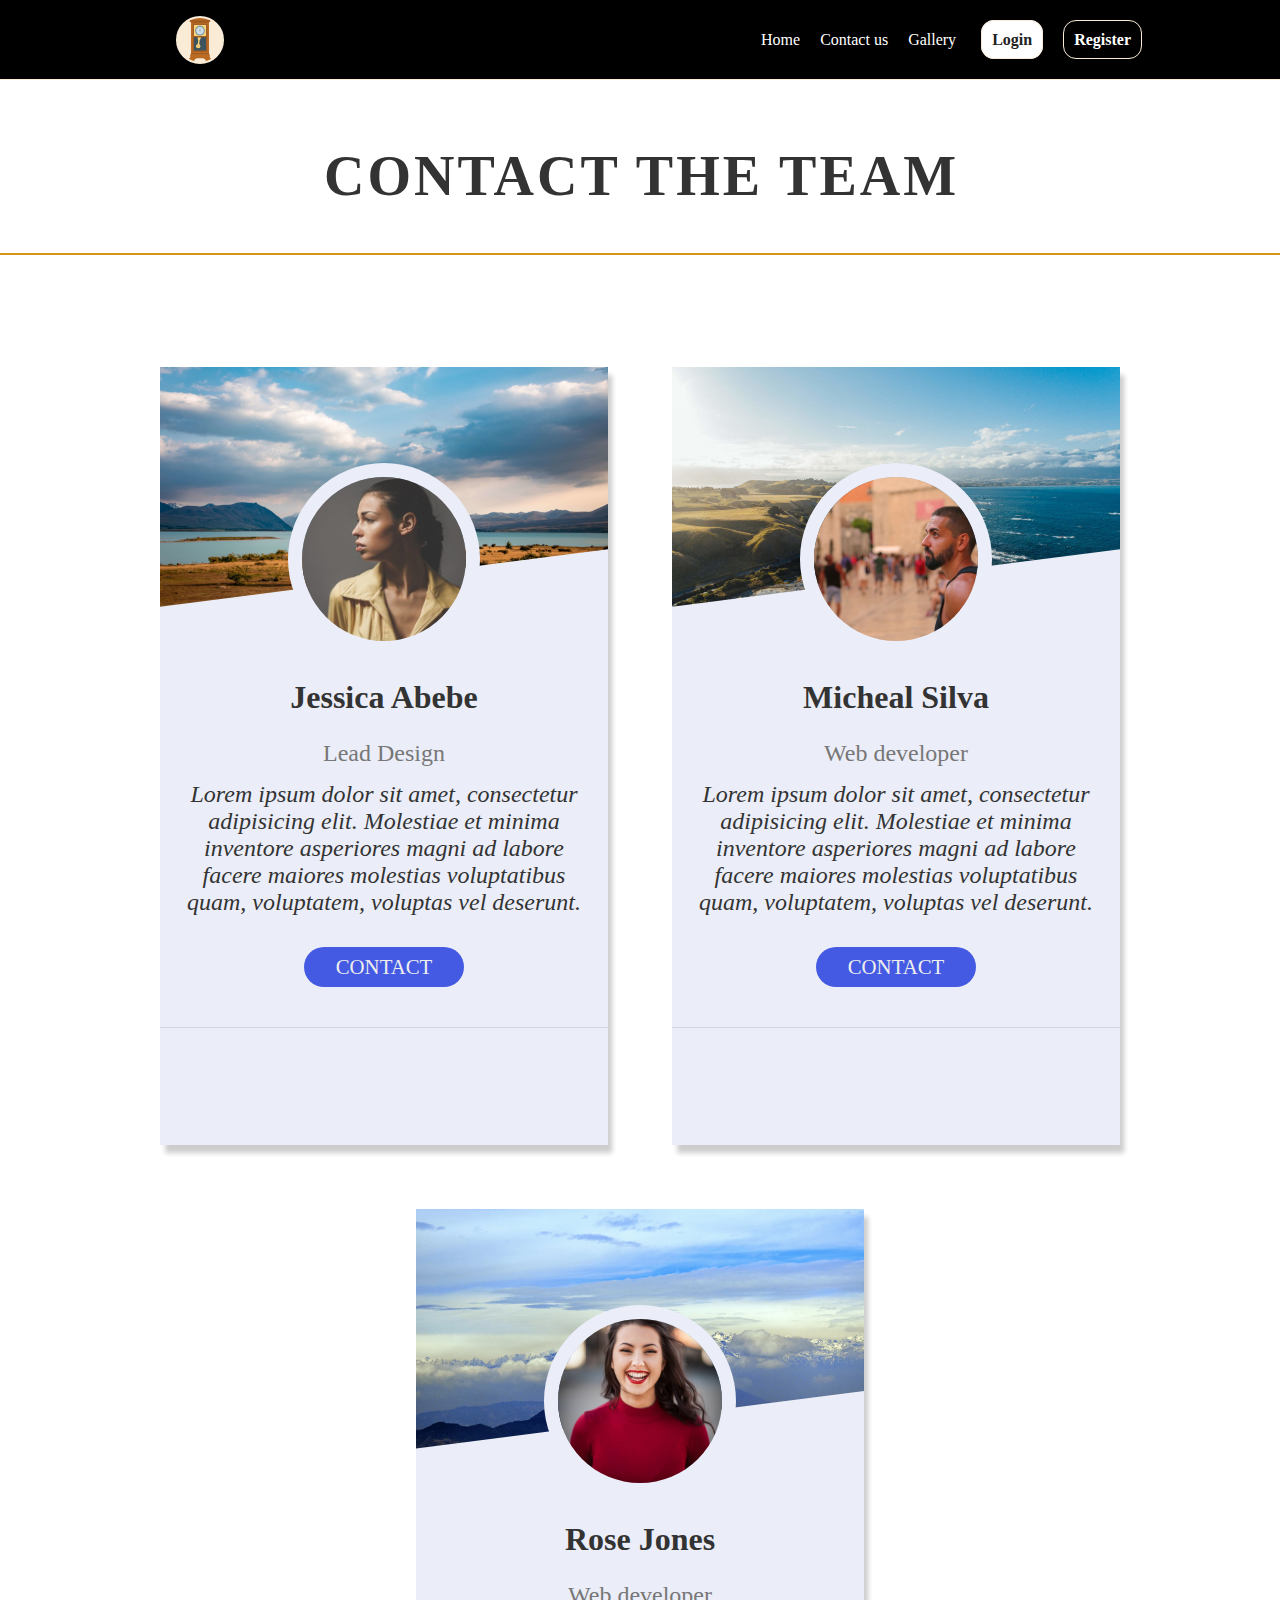
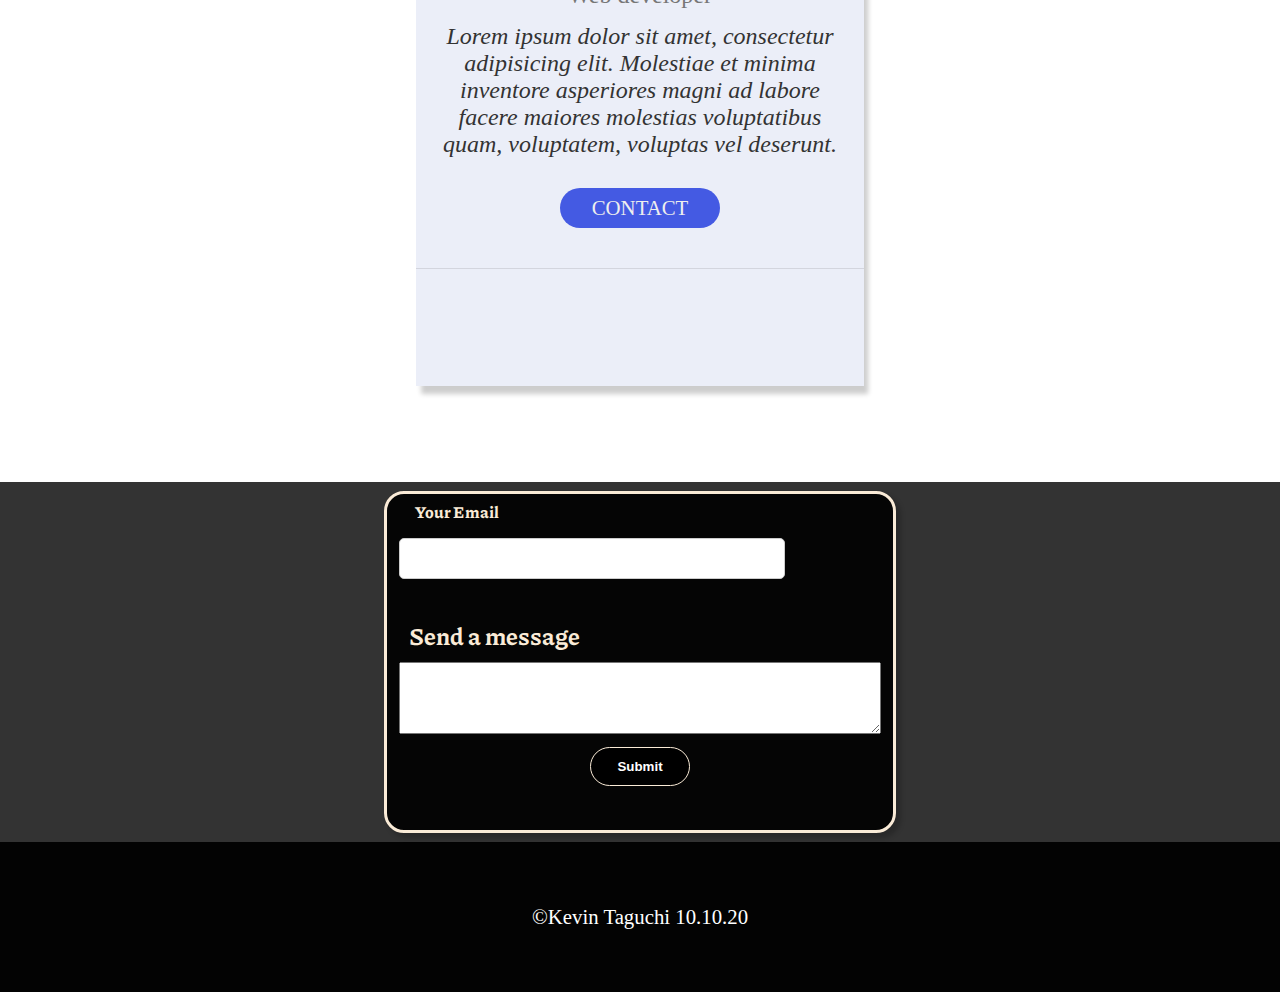
==== contact.html @ c1481fb3 "add initial commit" ====
<!DOCTYPE html>
<html lang="en">
<head>
  <meta charset="UTF-8">
  <meta name="viewport" content="width=device-width, initial-scale=1.0">
  <title>Contact us</title>
  <link rel="stylesheet" href="./CSS/style.css">
  <link rel="stylesheet" href="./CSS/contact.css">
  <link rel="stylesheet" href="https://cdnjs.cloudflare.com/ajax/libs/font-awesome/5.14.0/css/all.min.css" integrity="sha512-1PKOgIY59xJ8Co8+NE6FZ+LOAZKjy+KY8iq0G4B3CyeY6wYHN3yt9PW0XpSriVlkMXe40PTKnXrLnZ9+fkDaog==" crossorigin="anonymous" />
</head>
<body>
  <!-- header -->
  <div class="header">
    <img src="./img/furniture-1.svg" alt="joint">
    <nav class="navbar">
      <ul>
        <li class="home"><a href="index.html">Home</a></li>
        <li class="contact"><a href="contact.html">Contact us</a></li>
        <li class="gallery"><a href="gallery.html">Gallery</a></li>
        <li class="login"><a href="login.html">Login</a></li>
        <li class="register"><a href="register.html">Register</a></li>
      </ul>
    </nav>
  </div>
  <!-- team cards field -->
  <main>
    <section>
      <div class="container">
        <h1 class="heading">Contact The Team</h1>
        <!-- put card-wrapper inside the container -->
        <div class="card-wrapper">
          <!-- after card-wrapper make card with class -->
          <figure class="card">
             <img src="./img/field.jpg" alt="card background" class="card-img">
             <img src="./img/profile1.jpg" alt="profile image" class="profile-img">
             <h1>Jessica Abebe </h1>
             <figcaption class="job-title">Lead Design</figcaption>
             <figcaption class="about">Lorem ipsum dolor sit amet, consectetur adipisicing elit. Molestiae et minima inventore asperiores magni ad labore facere maiores molestias voluptatibus quam, voluptatem, voluptas vel deserunt.</figcaption>
             <a href="#" class="btn">Contact</a>
             <ul class="social-media">
              <li><a href="#"><i class="fab fa-twitter"></i></a></li>
              <li><a href="#"><i class="fab fa-github"></i></a></li>
              <li><a href="#"><i class="fab fa-facebook"></i></a></li>
              <li><a href="#"><i class="fab fa-instagram"></i></a></li>
             </ul>
          </figure>

          <!-- Second team card -->
          <figure class="card">
            <img src="./img/ocean.jpg" alt="card background" class="card-img">
            <img src="./img/profile2.jpg" alt="profile image" class="profile-img">
            <h1>Micheal Silva</h1>
            <figcaption class="job-title">Web developer</figcaption>
            <figcaption class="about">Lorem ipsum dolor sit amet, consectetur adipisicing elit. Molestiae et minima inventore asperiores magni ad labore facere maiores molestias voluptatibus quam, voluptatem, voluptas vel deserunt.</figcaption>
            <a href="#" class="btn">Contact</a>
            <ul class="social-media">
             <li><a href="#"><i class="fab fa-twitter"></i></a></li>
             <li><a href="#"><i class="fab fa-github"></i></a></li>
             <li><a href="#"><i class="fab fa-facebook"></i></a></li>
             <li><a href="#"><i class="fab fa-instagram"></i></a></li>
            </ul>
          </figure>

         <!-- Third team card -->
          <figure class="card">
            <img src="./img/mountain.jpg" alt="card background" class="card-img">
            <img src="./img/profile3.jpg" alt="profile image" class="profile-img">
            <h1>Rose Jones</h1>
            <figcaption class="job-title">Web developer</figcaption>
            <figcaption class="about">Lorem ipsum dolor sit amet, consectetur adipisicing elit. Molestiae et minima inventore asperiores magni ad labore facere maiores molestias voluptatibus quam, voluptatem, voluptas vel deserunt.</figcaption>
            <a href="#" class="btn">Contact</a>
              <ul class="social-media">
                <li><a href="#"><i class="fab fa-twitter"></i></a></li>
                <li><a href="#"><i class="fab fa-github"></i></a></li>
                <li><a href="#"><i class="fab fa-facebook"></i></a></li>
                <li><a href="#"><i class="fab fa-instagram"></i></a></li>
              </ul>
          </figure> 
        </div>
      </div>
    </section>
  </main>

  <form action="https://formspree.io/kevintaguchi0@gmail.com" method="post">
    <fieldset>
      <p>
        <label for="email">Your Email</label>
        <input name="Email" id="email" type="email">
      </p>  
        <h4>Send a message</h4>
        <textarea name="message"></textarea>
        <button type="submit">Submit</button>
        
    </fieldset>
  </form>
   
  <footer>
    <div class="footer">
      &copy;Kevin Taguchi 10.10.20
    </div>
  </footer>
</body>
</html>
---- CSS/style.css ----
* {
  box-sizing: border-box;
}

body {
  height: 100vh;
  margin: 0;
}
/* navigation bar */
.header img {
  width: 3rem;
  height: 3rem;
  margin-top: 1em;
  margin-left: 11em;

  border: 2px solid #FAEBD7;
  border-radius: 50%;

  background-color:  #FAEBD7;
}

/* navigation bar */
.header {
  display: flex;
  justify-content: space-between;
  height: 5rem;
  width: 100%;

  background-color: black;
  border-bottom: 1px solid  #FAEBD7;
}

/* list wrapper */
.navbar {
  display: flex;
  justify-content: flex-end;
  align-items: center;
  margin-right: 8em;
}

.navbar ul {
  display: flex;
  
}

li {
  list-style-type: none;
  transition:text-shadow .5s ease;
}

li a {
  margin: 10px;
  text-decoration: none;
  /* TODO make prettier */
  color: white;
}

li:hover {
  text-shadow:0px 0px 1.6px;
}

.login a{
  margin-left: 15px;
  border: 1px solid  #FAEBD7;
  border-radius: 13px;
  padding: 10px;
  font-weight: 600;

  color: #222;
  background-color: #fff;

  transition: all .5s;
}

/* login hover */
.login a:hover {
  color: #fff;
  background-color: #000;
  transform: translateY(-2px);
}

.register a{
  border: 1px solid  #FAEBD7;
  border-radius: 13px;
  padding: 10px;
  font-weight: 600;

  transition: all .5s;
}

.register a:active{
  color: #000;
  background-color: #fff;
  
  transform: translateY(-2px);
}

/* hero section */
.hero-section {
  display: grid;
  grid-template-rows: 5em 1fr 40rem;
  grid-template-columns: 1fr 2fr 1fr;
  
}

h1 {
  margin: auto;
  grid-column-start: 2;
  grid-column-end: 3;
}

p {
  grid-row-start: 3;
  grid-row-end: 5;
  grid-column-start: 2;
}

/* footer */

.footer {
  font-size: 1.3rem;

  display: flex;
  justify-content: center;
  align-items: center;
  height:150px;
  
  background-color: #030303;
  color: white;
}
---- CSS/contact.css ----
@import url('https://fonts.googleapis.com/css2?family=Piazzolla&display=swap');

* {
  box-sizing: border-box;
}

body {
  height: 100vh;
  margin: 0;
}


/* team cards */
main {
  padding: 0;
}

/* anchor tag take under-line */
a {
  text-decoration: none;
  color: #fff;
}
/* section */
section {
  padding: 4rem 0;
  background-color: #fff;
}

/* heading looks */
.heading {
  text-transform: uppercase;
  font-size: 3.5rem;
  letter-spacing: 3px;
  margin-right: -3px;
  margin-bottom: 5rem;
  text-align: center;
  color: #333;

  position: relative;
  padding-bottom: 0.8em;
  border-bottom: 2px solid #D49515;
}


/* card wrapper */
.card-wrapper {
  display: flex;
  align-items: center;
  align-content: center;
  flex-direction: column;
}

/* Make card */
.card {
  width: 28rem;
  background-color: #ebeef8;
  display: flex;
  flex-direction: column;
  justify-content: center;
  align-items: center;
 
  box-shadow: .3rem .5rem .3rem rgba(0,0,0,0.2);
}

/* fit background image in card container and make it fancy */
.card .card-img {
  width: 100%;
  height: 15rem;
  object-fit: cover;

  /* clipy-CSS */
  -webkit-clip-path: polygon(0 0, 100% 0, 100% 75%, 0% 100%);
  clip-path: polygon(0 0, 100% 0, 100% 76%, 0% 100%);
}

/* profile image make it circle and position*/
.profile-img {
  width: 12rem;
  height: 12rem;
  object-fit: cover;
/* circle */
  border-radius: 50%;
  border: .9rem solid #ebeef8;
  /* position */
  margin-top: -9rem;
  z-index: 99;
}

.card h1 {
  font-size: 2rem;
  color: #333;
  margin: 1.5rem 0;
}

.job-title {
  color: #777;
  font-size: 1.5rem;
  font-weight: 300;
}

.about {
  font-size: 1.5rem;
  font-style: italic;
  text-align: center;
  color: #333;
  margin: .9rem;
}

/* card buttons */
.card .btn {
  padding: .5rem 2rem;
  background-color: #445ae3;
  border-radius: 2rem;
  margin: 1rem 0;
  text-transform: uppercase;
  color: #eee;
  font-size: 1.3rem;

/* added transition here for smoothness when release cursor */
  transition: all .5s;
}

.card .btn:hover{
  transform: translateY(-2px);
  box-shadow: .5rem .5rem 2rem rgba(0,0,0,0.2);
}

.card .btn:active {
  transform: translateY(0);
  box-shadow: none;
}

/* icons */
.social-media {
  width: 100%;
  list-style: none;
  display: flex;
  justify-content: space-evenly;
  padding: 2rem 0;
  margin-top: 1.5rem;
  border-top: 1px solid rgba(0,0,0,0.1);
}

.fa-twitter {
  color: #55acee;
  font-size: 2rem;
}

.fa-github {
  color: #030303;
  font-size: 2rem;
}

.fa-facebook {
  color: #3b5999;
  font-size: 2rem;
}

.fa-instagram {
  color: #dd4b39;
  font-size: 2rem;
}

.fab:hover {
  color: gold;
}

/* Contact form */
form {
  height: 40vh;
  width: 100vw;
  display: flex;
  justify-content: center;
  align-items: center;
  background-color: hsl(136deg, 0%, 0%, 80%);
}

/* set field set */
fieldset {
   height: 38vh;
   width: 40vw;
   display: flex;
   flex-direction: column;
   

   border: 3px solid  #FAEBD7;
   border-radius: 20px;
   background-color: hsl(136deg, 10%, 0%, 90%);
   box-shadow: .3rem .3rem .3rem rgba(0,0,0,0.2);
}

p {
  margin: 0;
  margin-bottom: 0.8rem;
}

label {
  margin: 1rem;
  color:  #FAEBD7;
  font-family: 'Piazzolla', serif;
  font-weight: 800;
}

input {
  width: 80%;
  padding: 12px;
  margin-top: 15px;
  margin-bottom: 1rem;
  display: inline-block;
  border: 1px solid #ccc;
  border-radius: 5px;
  box-sizing: border-box;
}

h4 {
  margin: 10px;
  color:  #FAEBD7;
  font-family: 'Piazzolla', serif;
  font-size: 1.5rem;
}

textarea {
  padding: 1.5em;
}

button {
  align-self: center;
  margin: auto;
  margin-top: 1em;
  padding: 0.7rem 2em;
  border: 1px solid  #FAEBD7;
  border-radius: 20px;

  background-color: black;
  color: #fff; 
  font-weight: 800;
}

button:hover {
  background-color: #fff;
  color: #000;
}

button:active {
  background-color: #000;
  color: #FAEBD7;
}

/* responsive */
@media screen and (min-width: 700px) {
  .card-wrapper{
    flex-direction: row;
    flex-wrap: wrap;
    justify-content: center;
    align-items: center;
  }

  .card {
    margin: 2rem;
  }
}

@media screen and (max-width: 1000px) {
  fieldset {
    display: flex;
    flex-direction: column;
    height: auto;
  }
}
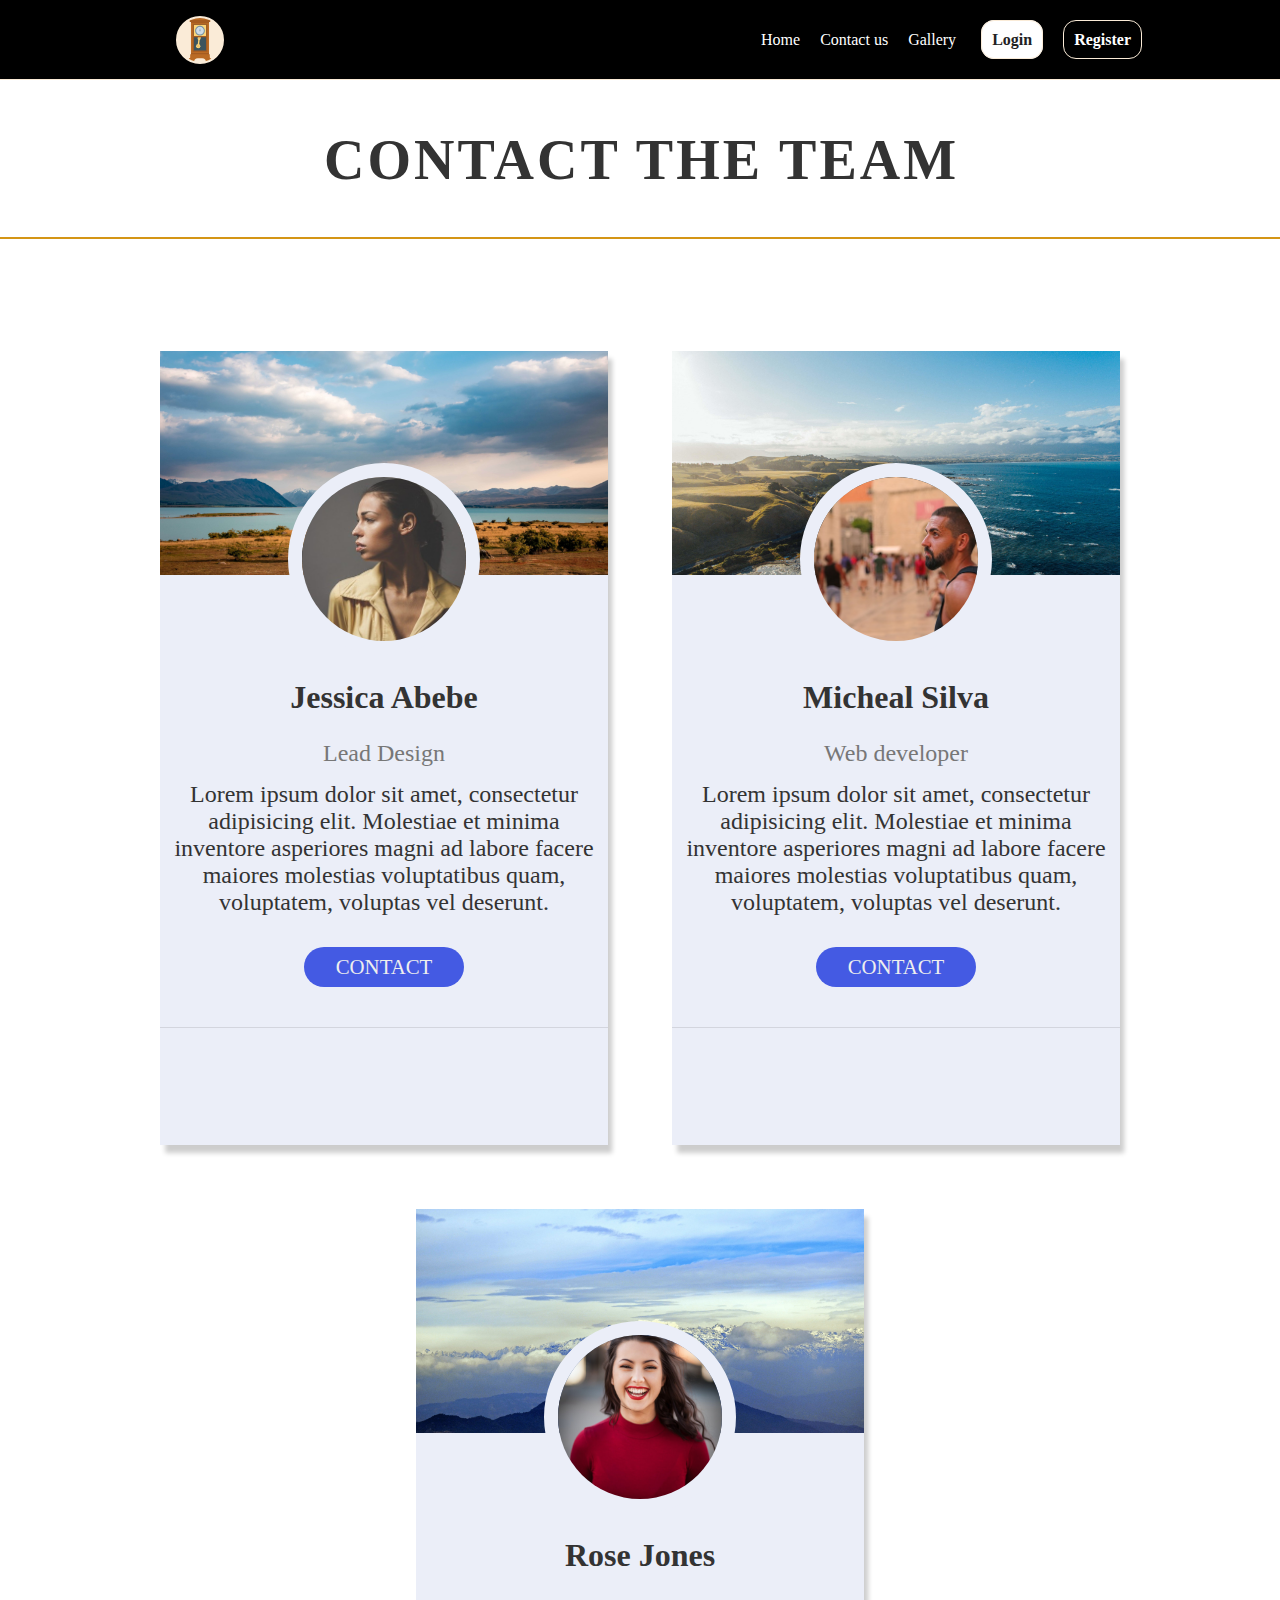
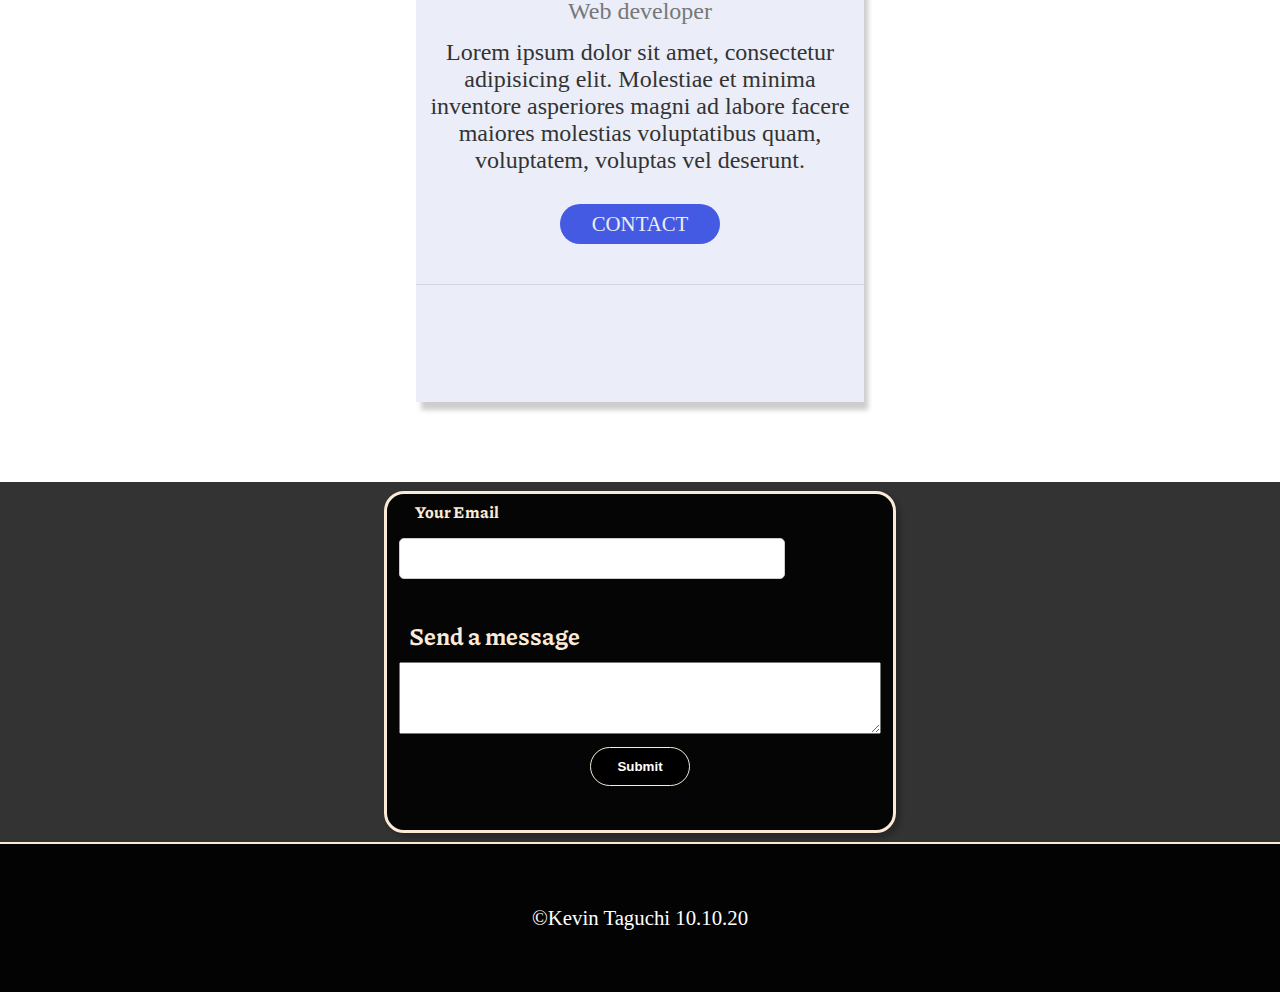
==== commit 99fe1a63: "add footer" ====
--- a/contact.html
+++ b/contact.html
@@ -11,7 +11,7 @@
 <body>
   <!-- header -->
   <div class="header">
-    <img src="./img/furniture-1.svg" alt="joint">
+    <img src="./img/furniture-1.svg" alt="clock">
     <nav class="navbar">
       <ul>
         <li class="home"><a href="index.html">Home</a></li>
@@ -95,9 +95,7 @@
   </form>
    
   <footer>
-    <div class="footer">
       &copy;Kevin Taguchi 10.10.20
-    </div>
   </footer>
 </body>
 </html>--- a/CSS/style.css
+++ b/CSS/style.css
@@ -117,7 +117,7 @@
 
 /* footer */
 
-.footer {
+footer {
   font-size: 1.3rem;
 
   display: flex;
@@ -127,4 +127,5 @@
   
   background-color: #030303;
   color: white;
+  border-top: 2px solid #FAEBD7;
 }--- a/CSS/contact.css
+++ b/CSS/contact.css
@@ -22,7 +22,7 @@
 }
 /* section */
 section {
-  padding: 4rem 0;
+  padding: 3rem 0;
   background-color: #fff;
 }
 
@@ -45,32 +45,28 @@
 /* card wrapper */
 .card-wrapper {
   display: flex;
+  justify-content: center;
   align-items: center;
-  align-content: center;
   flex-direction: column;
-}
-
-/* Make card */
+  
+}
+
+/* Make a card container */
 .card {
+  display: flex;
+  flex-direction: column;
+  align-items: center;
+
   width: 28rem;
   background-color: #ebeef8;
-  display: flex;
-  flex-direction: column;
-  justify-content: center;
-  align-items: center;
- 
   box-shadow: .3rem .5rem .3rem rgba(0,0,0,0.2);
 }
 
 /* fit background image in card container and make it fancy */
 .card .card-img {
   width: 100%;
-  height: 15rem;
+  height: 14rem;
   object-fit: cover;
-
-  /* clipy-CSS */
-  -webkit-clip-path: polygon(0 0, 100% 0, 100% 75%, 0% 100%);
-  clip-path: polygon(0 0, 100% 0, 100% 76%, 0% 100%);
 }
 
 /* profile image make it circle and position*/
@@ -82,7 +78,7 @@
   border-radius: 50%;
   border: .9rem solid #ebeef8;
   /* position */
-  margin-top: -9rem;
+  margin-top: -7rem;
   z-index: 99;
 }
 
@@ -100,7 +96,6 @@
 
 .about {
   font-size: 1.5rem;
-  font-style: italic;
   text-align: center;
   color: #333;
   margin: .9rem;
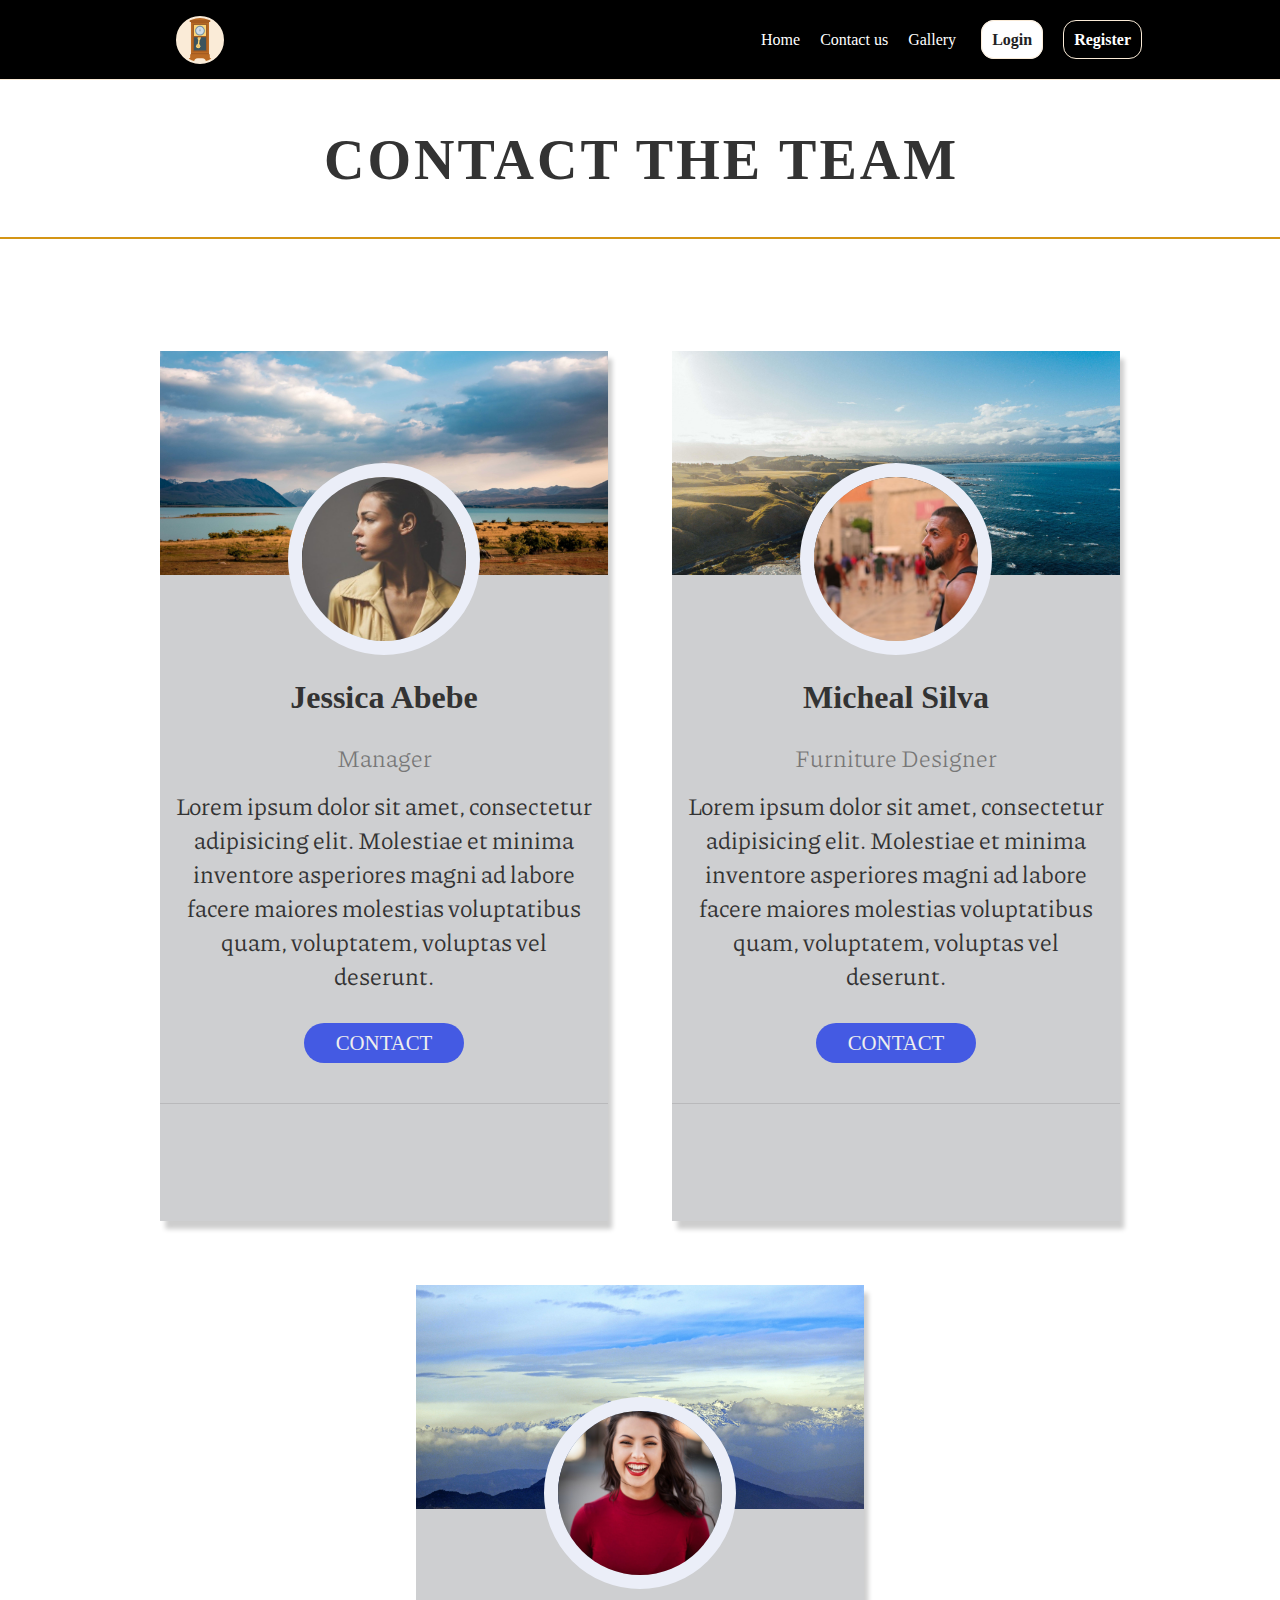
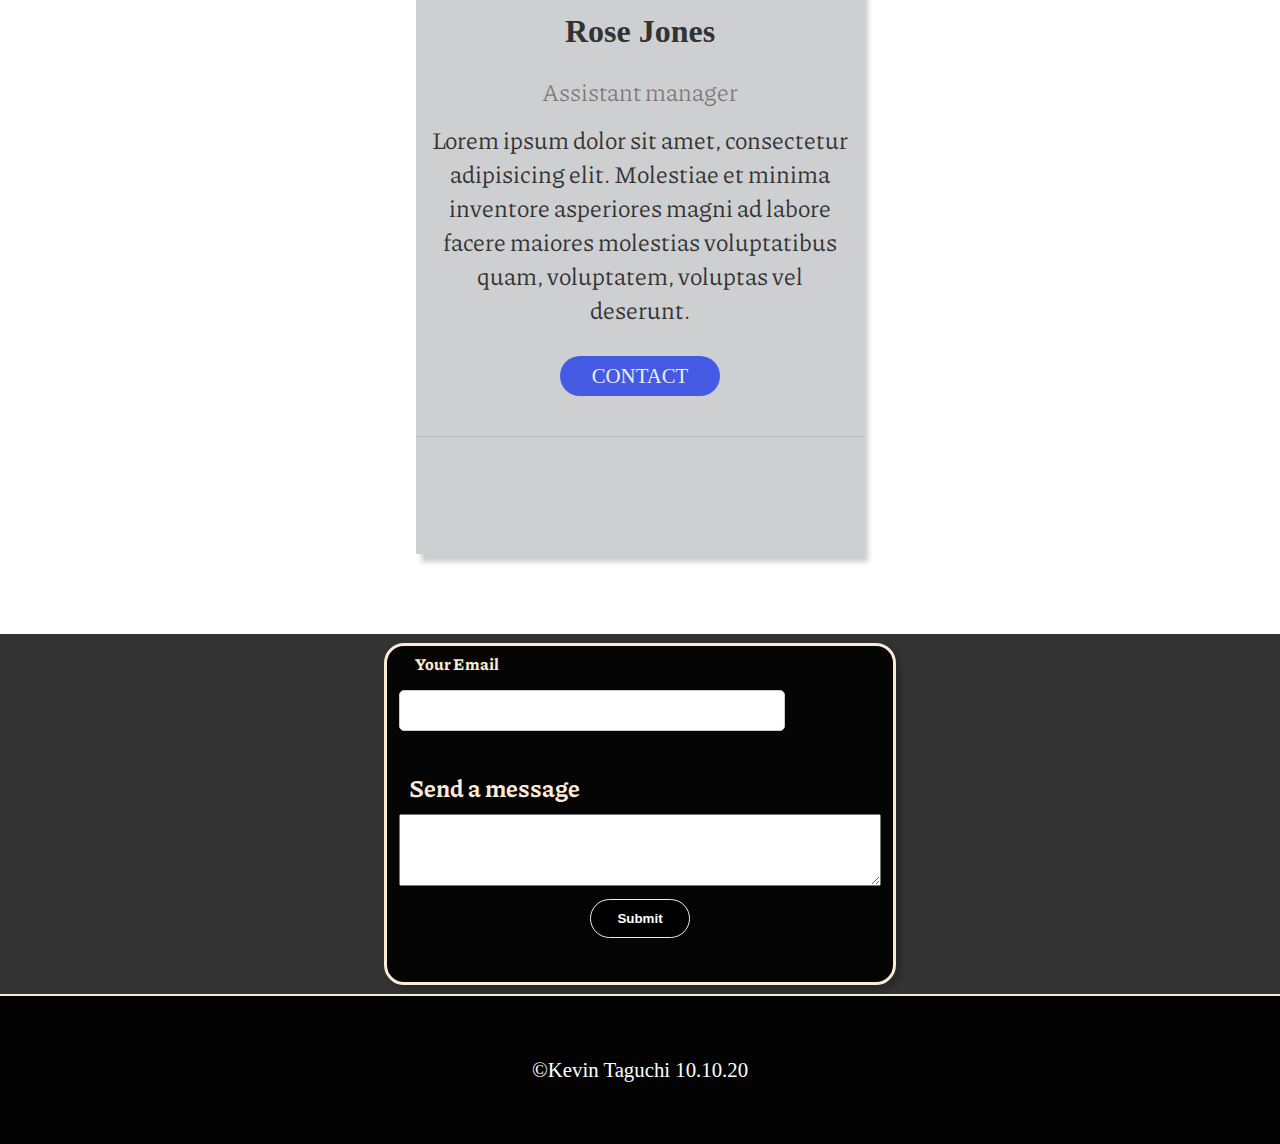
==== commit 696a1366: "fixed" ====
--- a/contact.html
+++ b/contact.html
@@ -34,7 +34,7 @@
              <img src="./img/field.jpg" alt="card background" class="card-img">
              <img src="./img/profile1.jpg" alt="profile image" class="profile-img">
              <h1>Jessica Abebe </h1>
-             <figcaption class="job-title">Lead Design</figcaption>
+             <figcaption class="job-title">Manager</figcaption>
              <figcaption class="about">Lorem ipsum dolor sit amet, consectetur adipisicing elit. Molestiae et minima inventore asperiores magni ad labore facere maiores molestias voluptatibus quam, voluptatem, voluptas vel deserunt.</figcaption>
              <a href="#" class="btn">Contact</a>
              <ul class="social-media">
@@ -50,7 +50,7 @@
             <img src="./img/ocean.jpg" alt="card background" class="card-img">
             <img src="./img/profile2.jpg" alt="profile image" class="profile-img">
             <h1>Micheal Silva</h1>
-            <figcaption class="job-title">Web developer</figcaption>
+            <figcaption class="job-title">Furniture Designer</figcaption>
             <figcaption class="about">Lorem ipsum dolor sit amet, consectetur adipisicing elit. Molestiae et minima inventore asperiores magni ad labore facere maiores molestias voluptatibus quam, voluptatem, voluptas vel deserunt.</figcaption>
             <a href="#" class="btn">Contact</a>
             <ul class="social-media">
@@ -66,7 +66,7 @@
             <img src="./img/mountain.jpg" alt="card background" class="card-img">
             <img src="./img/profile3.jpg" alt="profile image" class="profile-img">
             <h1>Rose Jones</h1>
-            <figcaption class="job-title">Web developer</figcaption>
+            <figcaption class="job-title">Assistant manager</figcaption>
             <figcaption class="about">Lorem ipsum dolor sit amet, consectetur adipisicing elit. Molestiae et minima inventore asperiores magni ad labore facere maiores molestias voluptatibus quam, voluptatem, voluptas vel deserunt.</figcaption>
             <a href="#" class="btn">Contact</a>
               <ul class="social-media">
--- a/CSS/style.css
+++ b/CSS/style.css
@@ -113,6 +113,8 @@
   grid-row-start: 3;
   grid-row-end: 5;
   grid-column-start: 2;
+
+  font-weight: 500;
 }
 
 /* footer */
--- a/CSS/contact.css
+++ b/CSS/contact.css
@@ -28,7 +28,7 @@
 
 /* heading looks */
 .heading {
-  text-transform: uppercase;
+/* position */
   font-size: 3.5rem;
   letter-spacing: 3px;
   margin-right: -3px;
@@ -36,11 +36,13 @@
   text-align: center;
   color: #333;
 
+  
   position: relative;
   padding-bottom: 0.8em;
   border-bottom: 2px solid #D49515;
-}
-
+/* uppercase heading */
+  text-transform: uppercase;
+}
 
 /* card wrapper */
 .card-wrapper {
@@ -48,7 +50,6 @@
   justify-content: center;
   align-items: center;
   flex-direction: column;
-  
 }
 
 /* Make a card container */
@@ -58,7 +59,7 @@
   align-items: center;
 
   width: 28rem;
-  background-color: #ebeef8;
+  background-color: #cecfd1;
   box-shadow: .3rem .5rem .3rem rgba(0,0,0,0.2);
 }
 
@@ -82,6 +83,7 @@
   z-index: 99;
 }
 
+/* card half bottom */
 .card h1 {
   font-size: 2rem;
   color: #333;
@@ -92,10 +94,12 @@
   color: #777;
   font-size: 1.5rem;
   font-weight: 300;
+  font-family: 'Piazzolla', serif;
 }
 
 .about {
   font-size: 1.5rem;
+  font-family: 'Piazzolla', serif;
   text-align: center;
   color: #333;
   margin: .9rem;
@@ -156,8 +160,9 @@
   font-size: 2rem;
 }
 
+/* give hover to all icons */
 .fab:hover {
-  color: gold;
+  color: #D49515;
 }
 
 /* Contact form */
@@ -170,18 +175,18 @@
   background-color: hsl(136deg, 0%, 0%, 80%);
 }
 
-/* set field set */
+/* set field-set make it pretty*/
 fieldset {
-   height: 38vh;
-   width: 40vw;
-   display: flex;
-   flex-direction: column;
-   
-
-   border: 3px solid  #FAEBD7;
-   border-radius: 20px;
-   background-color: hsl(136deg, 10%, 0%, 90%);
-   box-shadow: .3rem .3rem .3rem rgba(0,0,0,0.2);
+  height: 38vh;
+  width: 40vw;
+  display: flex;
+  flex-direction: column;
+  
+
+  border: 3px solid  #FAEBD7;
+  border-radius: 20px;
+  background-color: hsl(136deg, 10%, 0%, 90%);
+  box-shadow: .3rem .3rem .3rem rgba(0,0,0,0.2);
 }
 
 p {
